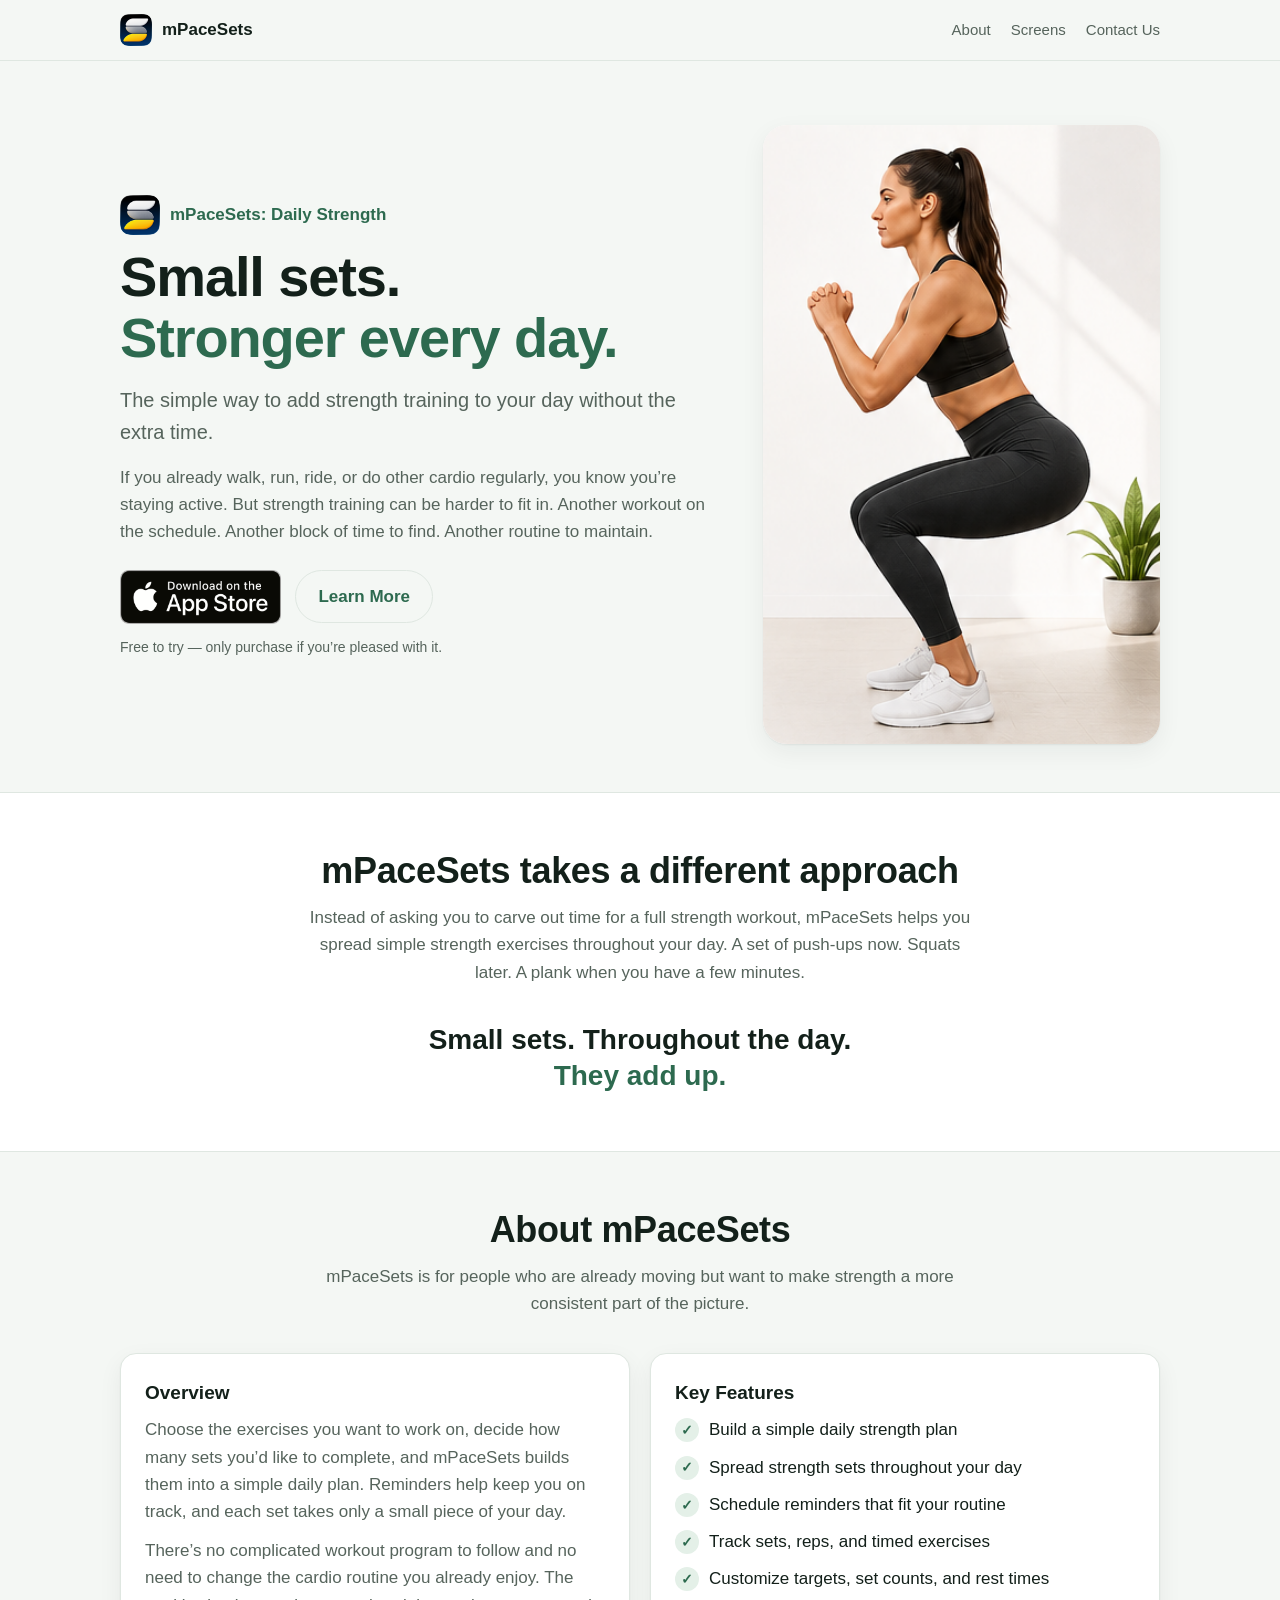
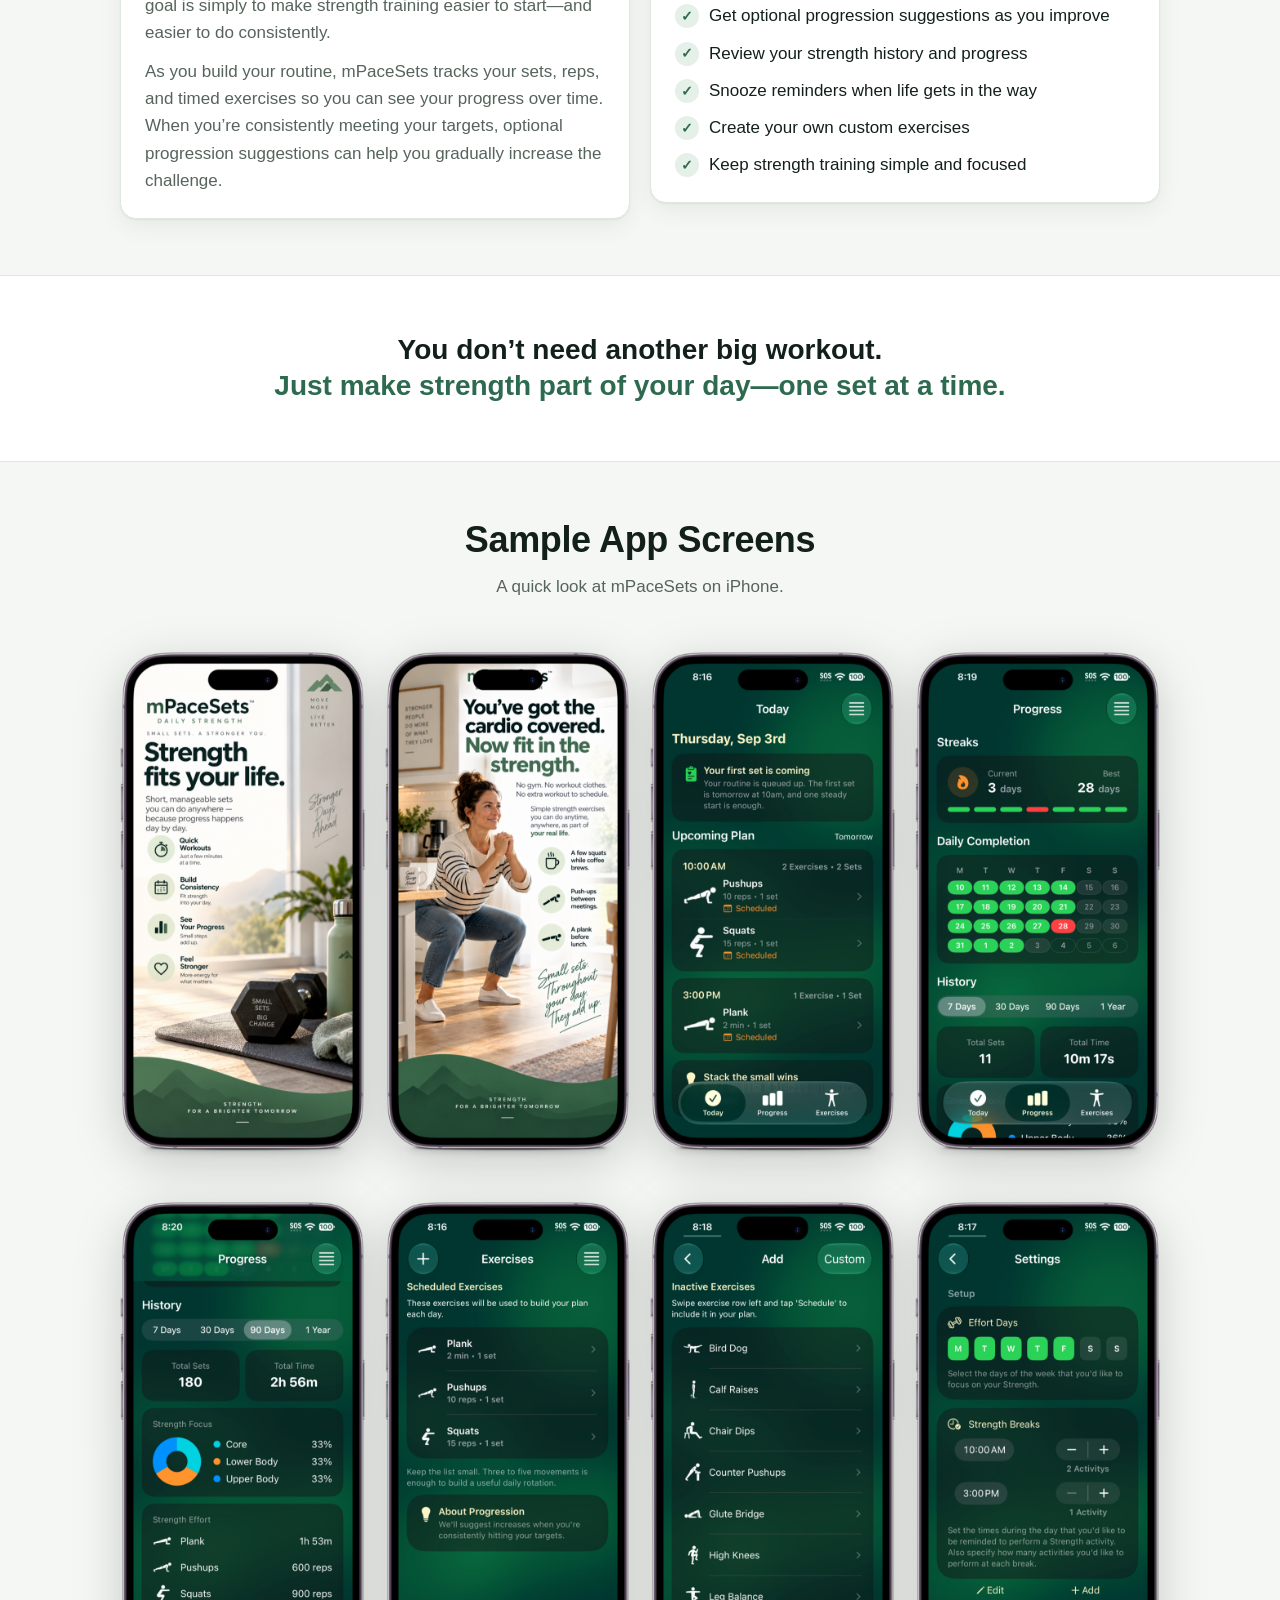
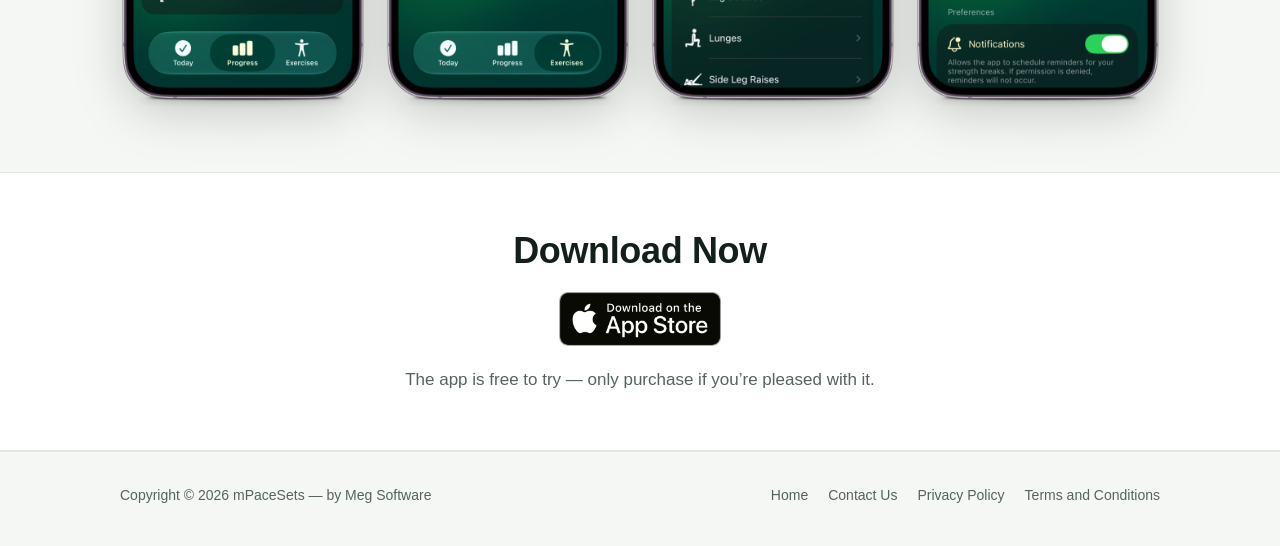
==== index.html @ bb3fa71e "Updates" ====
<!doctype html>
<html lang="en">
<head>
  <meta charset="utf-8">
  <meta name="viewport" content="width=device-width, initial-scale=1">
  <title>mPaceSets — Small sets. Stronger every day</title>
  <meta name="description" content="mPaceSets helps you spread simple strength exercises throughout your day. Small sets, throughout the day — they add up.">
  <link rel="icon" type="image/png" href="images/icon.png">
  <link rel="apple-touch-icon" href="images/icon.png">
  <link rel="stylesheet" href="styles.css">
</head>
<body>
  <header class="site-header">
    <div class="wrap">
      <a class="brand" href="./"><img src="images/icon.png" alt="">mPaceSets</a>
      <nav class="nav" aria-label="Main">
        <a class="hide-small" href="#about">About</a>
        <a class="hide-small" href="#screens">Screens</a>
        <a href="contact-us/">Contact Us</a>
      </nav>
    </div>
  </header>

  <main>
    <!-- Hero -->
    <section class="hero">
      <div class="wrap">
        <div>
          <p class="eyebrow"><img src="images/icon.png" alt="">mPaceSets: Daily Strength</p>
          <h1>Small sets.<br><span class="accent">Stronger every day.</span></h1>
          <p class="lead">The simple way to add strength training to your day without the extra time.</p>
          <p>If you already walk, run, ride, or do other cardio regularly, you know you’re staying active. But strength training can be harder to fit in. Another workout on the schedule. Another block of time to find. Another routine to maintain.</p>
          <div class="actions">
            <a class="app-store-badge" href="https://apps.apple.com/us/app/mpacesets/id6807160042"><img src="images/appstore-black.png" alt="Download on the App Store" width="162" height="54"></a>
            <a class="button secondary" href="#about">Learn More</a>
          </div>
          <p class="note">Free to try — only purchase if you’re pleased with it.</p>
        </div>
        <div class="photo">
          <img src="images/woman-plant.png" alt="A woman doing a squat at home" width="359" height="560">
        </div>
      </div>
    </section>

    <!-- A different approach -->
    <section class="band">
      <div class="wrap">
        <h2>mPaceSets takes a different approach</h2>
        <p class="section-lead">Instead of asking you to carve out time for a full strength workout, mPaceSets helps you spread simple strength exercises throughout your day. A set of push-ups now. Squats later. A plank when you have a few minutes.</p>
        <p class="pull-quote">Small sets. Throughout the day. <span>They add up.</span></p>
      </div>
    </section>

    <!-- About -->
    <section id="about">
      <div class="wrap">
        <h2>About mPaceSets</h2>
        <p class="section-lead">mPaceSets is for people who are already moving but want to make strength a more consistent part of the picture.</p>
        <div class="two-col">
          <div class="card">
            <h3>Overview</h3>
            <p>Choose the exercises you want to work on, decide how many sets you’d like to complete, and mPaceSets builds them into a simple daily plan. Reminders help keep you on track, and each set takes only a small piece of your day.</p>
            <p>There’s no complicated workout program to follow and no need to change the cardio routine you already enjoy. The goal is simply to make strength training easier to start—and easier to do consistently.</p>
            <p>As you build your routine, mPaceSets tracks your sets, reps, and timed exercises so you can see your progress over time. When you’re consistently meeting your targets, optional progression suggestions can help you gradually increase the challenge.</p>
          </div>
          <div class="card">
            <h3>Key Features</h3>
            <ul class="feature-list">
              <li>Build a simple daily strength plan</li>
              <li>Spread strength sets throughout your day</li>
              <li>Schedule reminders that fit your routine</li>
              <li>Track sets, reps, and timed exercises</li>
              <li>Customize targets, set counts, and rest times</li>
              <li>Get optional progression suggestions as you improve</li>
              <li>Review your strength history and progress</li>
              <li>Snooze reminders when life gets in the way</li>
              <li>Create your own custom exercises</li>
              <li>Keep strength training simple and focused</li>
            </ul>
          </div>
        </div>
      </div>
    </section>

    <!-- Closing line -->
    <section class="band">
      <div class="wrap">
        <p class="pull-quote">You don’t need another big workout. <span>Just make strength part of your day—one set at a time.</span></p>
      </div>
    </section>

    <!-- Screens -->
    <section id="screens">
      <div class="wrap">
        <h2>Sample App Screens</h2>
        <p class="section-lead">A quick look at mPaceSets on iPhone.</p>
        <div class="screens">
          <img src="images/left.png" alt="mPaceSets: strength fits your life" width="600" height="1298" loading="lazy">
          <img src="images/right.png" alt="You’ve got the cardio covered. Now fit in the strength." width="600" height="1298" loading="lazy">
          <img src="images/Screen-1-Transparent.png" alt="Today: your upcoming plan of sets" width="600" height="1298" loading="lazy">
          <img src="images/Screen-2-Transparent.png" alt="Progress: streaks, daily completion and history" width="600" height="1298" loading="lazy">
          <img src="images/Screen-3-Transparent.png" alt="Progress: totals and strength focus by area" width="600" height="1298" loading="lazy">
          <img src="images/Screen-4-Transparent.png" alt="Exercises: your scheduled exercises" width="600" height="1298" loading="lazy">
          <img src="images/Screen-5-Transparent.png" alt="Add an exercise from the library" width="600" height="1298" loading="lazy">
          <img src="images/Screen-6-Transparent.png" alt="Settings: effort days and strength alerts" width="600" height="1298" loading="lazy">
        </div>
      </div>
    </section>

    <!-- Download -->
    <section class="band download">
      <div class="wrap">
        <h2>Download Now</h2>
        <a class="app-store-badge" href="https://apps.apple.com/us/app/mpacesets/id6807160042"><img src="images/appstore-black.png" alt="Download on the App Store" width="162" height="54"></a>
        <p>The app is free to try — only purchase if you’re pleased with it.</p>
      </div>
    </section>
  </main>

  <footer class="site-footer">
    <div class="wrap">
      <span>Copyright © 2026 mPaceSets — by Meg Software</span>
      <nav aria-label="Footer">
        <a href="./">Home</a>
        <a href="contact-us/">Contact Us</a>
        <a href="privacy-policy/">Privacy Policy</a>
        <a href="terms-and-conditions/">Terms and Conditions</a>
      </nav>
    </div>
  </footer>
</body>
</html>
---- styles.css ----
/* mPaceSets website — one stylesheet for every page. Light and dark follow the visitor's system. */

:root {
  --bg: #f4f7f4;
  --surface: #ffffff;
  --text: #13201a;
  --muted: #56645c;
  --border: #dfe7e1;
  --accent: #2d6a4f;
  --accent-strong: #1f4f3a;
  --accent-soft: #e4f0e8;
  --highlight: #f2c23a;
  --shadow: 0 1px 2px rgba(19, 32, 26, 0.06), 0 8px 24px rgba(19, 32, 26, 0.06);
  --radius: 16px;
  --max: 1080px;
}

@media (prefers-color-scheme: dark) {
  :root {
    --bg: #0d1411;
    --surface: #15201b;
    --text: #edf3ef;
    --muted: #a3b2a9;
    --border: #26352d;
    --accent: #6cc79a;
    --accent-strong: #93d9b5;
    --accent-soft: #1a2c23;
    --shadow: 0 1px 2px rgba(0, 0, 0, 0.4), 0 8px 24px rgba(0, 0, 0, 0.3);
  }
}

* { box-sizing: border-box; }

html { -webkit-text-size-adjust: 100%; scroll-behavior: smooth; }

body {
  margin: 0;
  background: var(--bg);
  color: var(--text);
  font: 17px/1.6 -apple-system, BlinkMacSystemFont, "SF Pro Text", "Helvetica Neue", Helvetica, Arial, sans-serif;
}

a { color: var(--accent); text-decoration: none; }
a:hover { text-decoration: underline; }

img { max-width: 100%; height: auto; }

.wrap { max-width: var(--max); margin: 0 auto; padding: 0 20px; }

/* Header */
.site-header {
  position: sticky;
  top: 0;
  z-index: 10;
  background: var(--bg);
  border-bottom: 1px solid var(--border);
}
.site-header .wrap {
  display: flex;
  align-items: center;
  justify-content: space-between;
  gap: 16px;
  height: 60px;
}
.brand {
  display: flex;
  align-items: center;
  gap: 10px;
  font-weight: 700;
  color: var(--text);
}
.brand:hover { text-decoration: none; }
.brand img { width: 32px; height: 32px; border-radius: 8px; }
.nav { display: flex; gap: 20px; font-size: 15px; }
.nav a { color: var(--muted); }
.nav a:hover, .nav a[aria-current="page"] { color: var(--text); text-decoration: none; }

/* Buttons */
.button {
  display: inline-block;
  padding: 12px 22px;
  border-radius: 999px;
  background: var(--accent);
  color: #fff;
  font-weight: 600;
}
@media (prefers-color-scheme: dark) { .button { color: #0d1411; } }
.button:hover { background: var(--accent-strong); text-decoration: none; }
.button.secondary {
  background: transparent;
  color: var(--accent);
  border: 1px solid var(--border);
}
.button.secondary:hover { background: var(--accent-soft); }

.app-store-badge img { height: 54px; width: auto; display: block; }

/* Hero */
.hero { padding: 64px 0 48px; }
.hero .wrap {
  display: grid;
  grid-template-columns: 1.2fr 0.8fr;
  gap: 48px;
  align-items: center;
}
.hero .eyebrow {
  display: inline-flex;
  align-items: center;
  gap: 10px;
  font-weight: 600;
  color: var(--accent);
  margin: 0 0 12px;
}
.hero .eyebrow img { width: 40px; height: 40px; border-radius: 10px; }
.hero h1 {
  font-size: clamp(36px, 6vw, 56px);
  line-height: 1.08;
  letter-spacing: -0.02em;
  margin: 0 0 16px;
}
.hero h1 .accent { color: var(--accent); }
.hero p.lead { font-size: 20px; margin: 0 0 16px; }
.hero p { color: var(--muted); margin: 0 0 16px; }
.hero .actions { display: flex; gap: 14px; align-items: center; flex-wrap: wrap; margin-top: 24px; }
.hero .note { margin-top: 12px; font-size: 14px; color: var(--muted); }
.hero .photo {
  border-radius: 24px;
  overflow: hidden;
  box-shadow: var(--shadow);
  background: var(--surface);
}
.hero .photo img { display: block; width: 100%; }

/* Sections */
section { padding: 56px 0; }
section h2 {
  font-size: clamp(28px, 4vw, 36px);
  letter-spacing: -0.01em;
  line-height: 1.2;
  margin: 0 0 12px;
  text-align: center;
}
section p.section-lead {
  max-width: 680px;
  margin: 0 auto 36px;
  text-align: center;
  color: var(--muted);
}

.band {
  background: var(--surface);
  border-top: 1px solid var(--border);
  border-bottom: 1px solid var(--border);
}

.pull-quote {
  text-align: center;
  font-size: clamp(22px, 3.2vw, 28px);
  font-weight: 700;
  line-height: 1.3;
  margin: 0;
}
.pull-quote span { display: block; color: var(--accent); }

.grid {
  display: grid;
  gap: 20px;
  grid-template-columns: repeat(auto-fit, minmax(260px, 1fr));
}

.card {
  background: var(--surface);
  border: 1px solid var(--border);
  border-radius: var(--radius);
  padding: 24px;
  box-shadow: var(--shadow);
}
.card h3 { margin: 0 0 8px; font-size: 19px; }
.card p { margin: 0 0 12px; color: var(--muted); }
.card p:last-child { margin-bottom: 0; }
.card .emoji { font-size: 28px; line-height: 1; display: block; margin-bottom: 12px; }

.two-col {
  display: grid;
  grid-template-columns: 1fr 1fr;
  gap: 20px;
  align-items: start;
}

.feature-list { list-style: none; margin: 0; padding: 0; display: grid; gap: 10px; }
.feature-list li { display: grid; grid-template-columns: 24px 1fr; gap: 10px; align-items: start; }
.feature-list li::before {
  content: "✓";
  display: grid;
  place-items: center;
  width: 24px;
  height: 24px;
  margin-top: 2px;
  border-radius: 50%;
  background: var(--accent-soft);
  color: var(--accent);
  font-size: 14px;
  font-weight: 700;
}

/* Screens gallery */
.screens {
  display: grid;
  grid-template-columns: repeat(4, 1fr);
  gap: 20px;
}
.screens img { display: block; width: 100%; filter: drop-shadow(0 12px 24px rgba(0, 0, 0, 0.18)); }

/* Download */
.download { text-align: center; }
.download .app-store-badge { display: inline-block; margin: 8px auto 12px; }
.download p { color: var(--muted); margin: 0; }

/* Legal and contact pages */
.doc { max-width: 760px; margin: 0 auto; padding: 56px 20px 72px; }
.doc h1 { font-size: clamp(32px, 5vw, 42px); line-height: 1.15; margin: 0 0 6px; letter-spacing: -0.01em; }
.doc .updated { color: var(--muted); margin: 0 0 32px; }
.doc h2 { font-size: 22px; margin: 36px 0 10px; text-align: left; }
.doc ul { padding-left: 22px; }
.doc li { margin: 6px 0; }
.doc .summary {
  background: var(--accent-soft);
  border-radius: var(--radius);
  padding: 22px 24px;
  margin-bottom: 28px;
}
.doc .summary p { margin: 0 0 8px; }
.doc .summary p:last-child { margin: 0; }
.doc .email { font-size: 22px; font-weight: 700; }

/* Footer */
.site-footer {
  border-top: 1px solid var(--border);
  padding: 32px 0 40px;
  color: var(--muted);
  font-size: 14px;
}
.site-footer .wrap { display: flex; flex-wrap: wrap; gap: 12px 24px; justify-content: space-between; }
.site-footer nav { display: flex; gap: 20px; flex-wrap: wrap; }
.site-footer a { color: var(--muted); }

@media (max-width: 820px) {
  .hero .wrap { grid-template-columns: 1fr; }
  .hero .photo { max-width: 360px; margin: 0 auto; }
  .two-col { grid-template-columns: 1fr; }
  .screens { grid-template-columns: repeat(2, 1fr); }
}

@media (max-width: 640px) {
  .nav { gap: 14px; font-size: 14px; }
  .nav .hide-small { display: none; }
  .hero { padding: 40px 0 32px; }
  section { padding: 40px 0; }
}
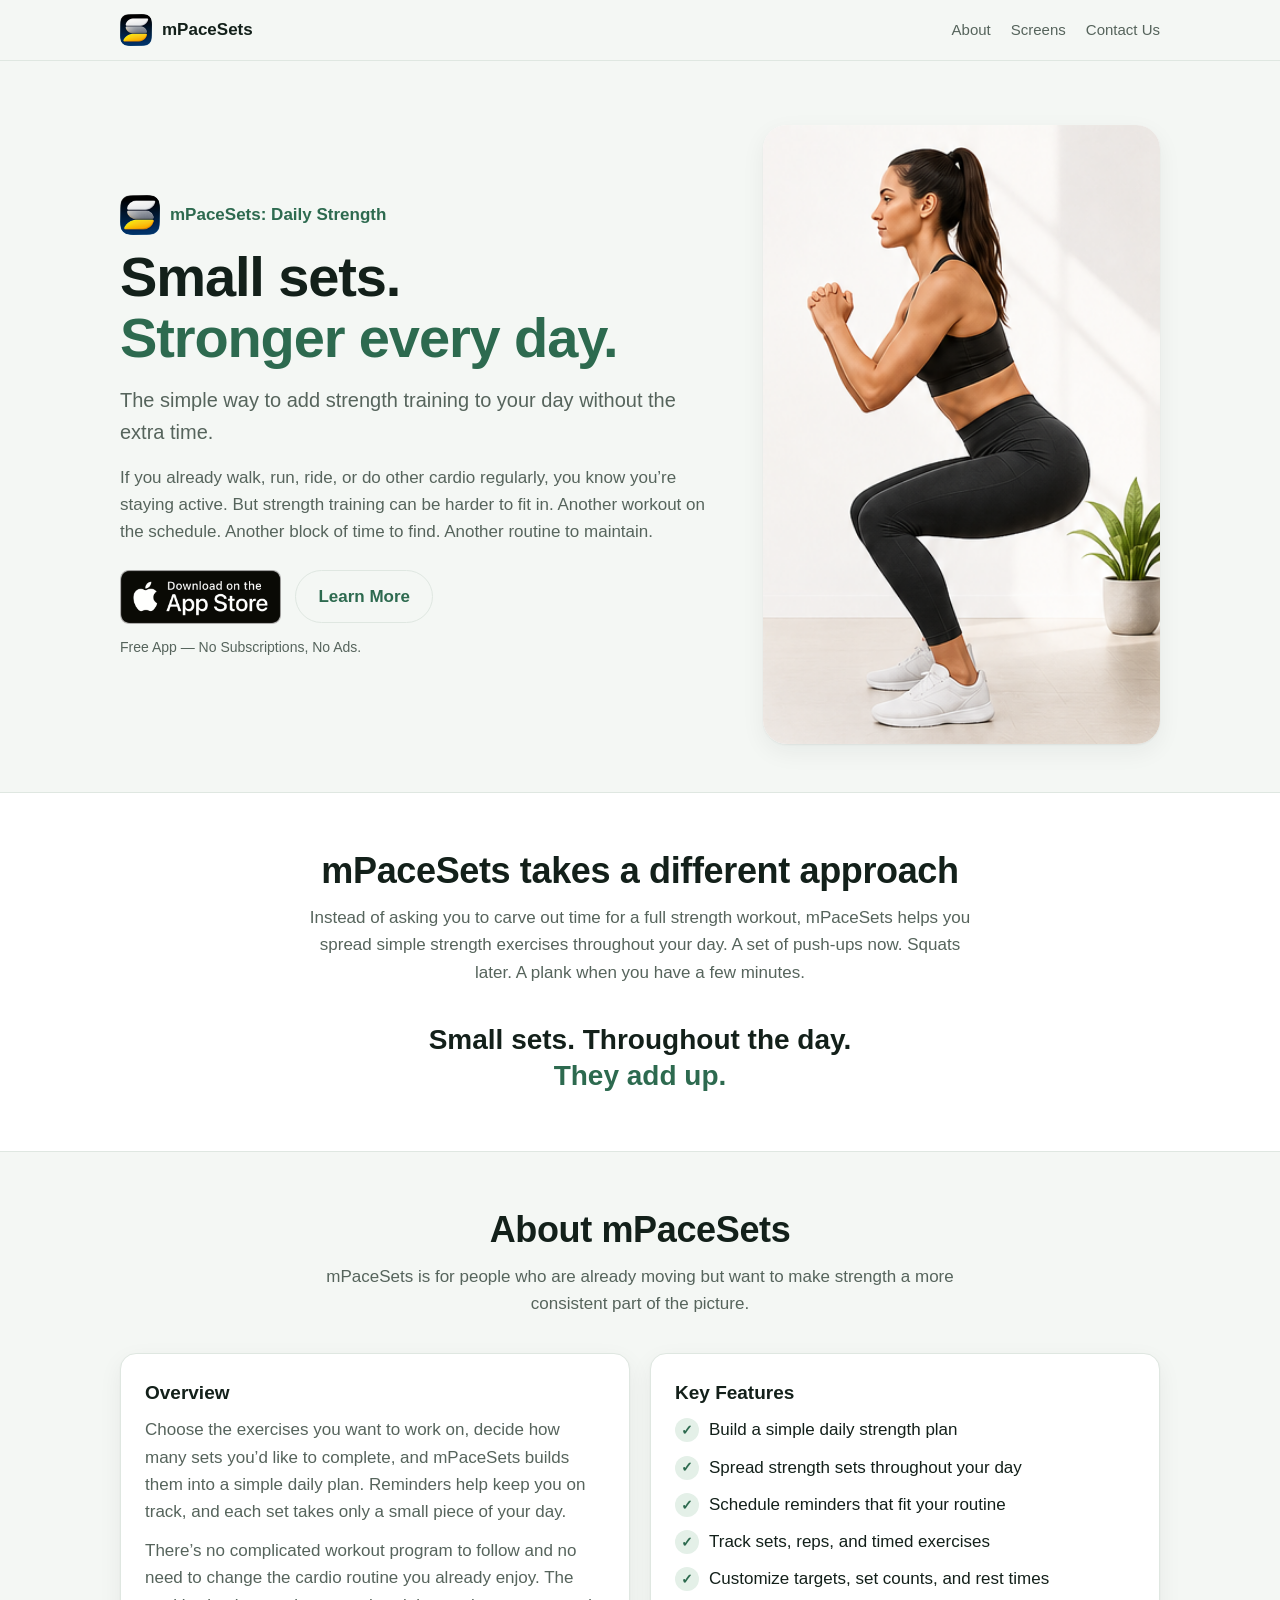
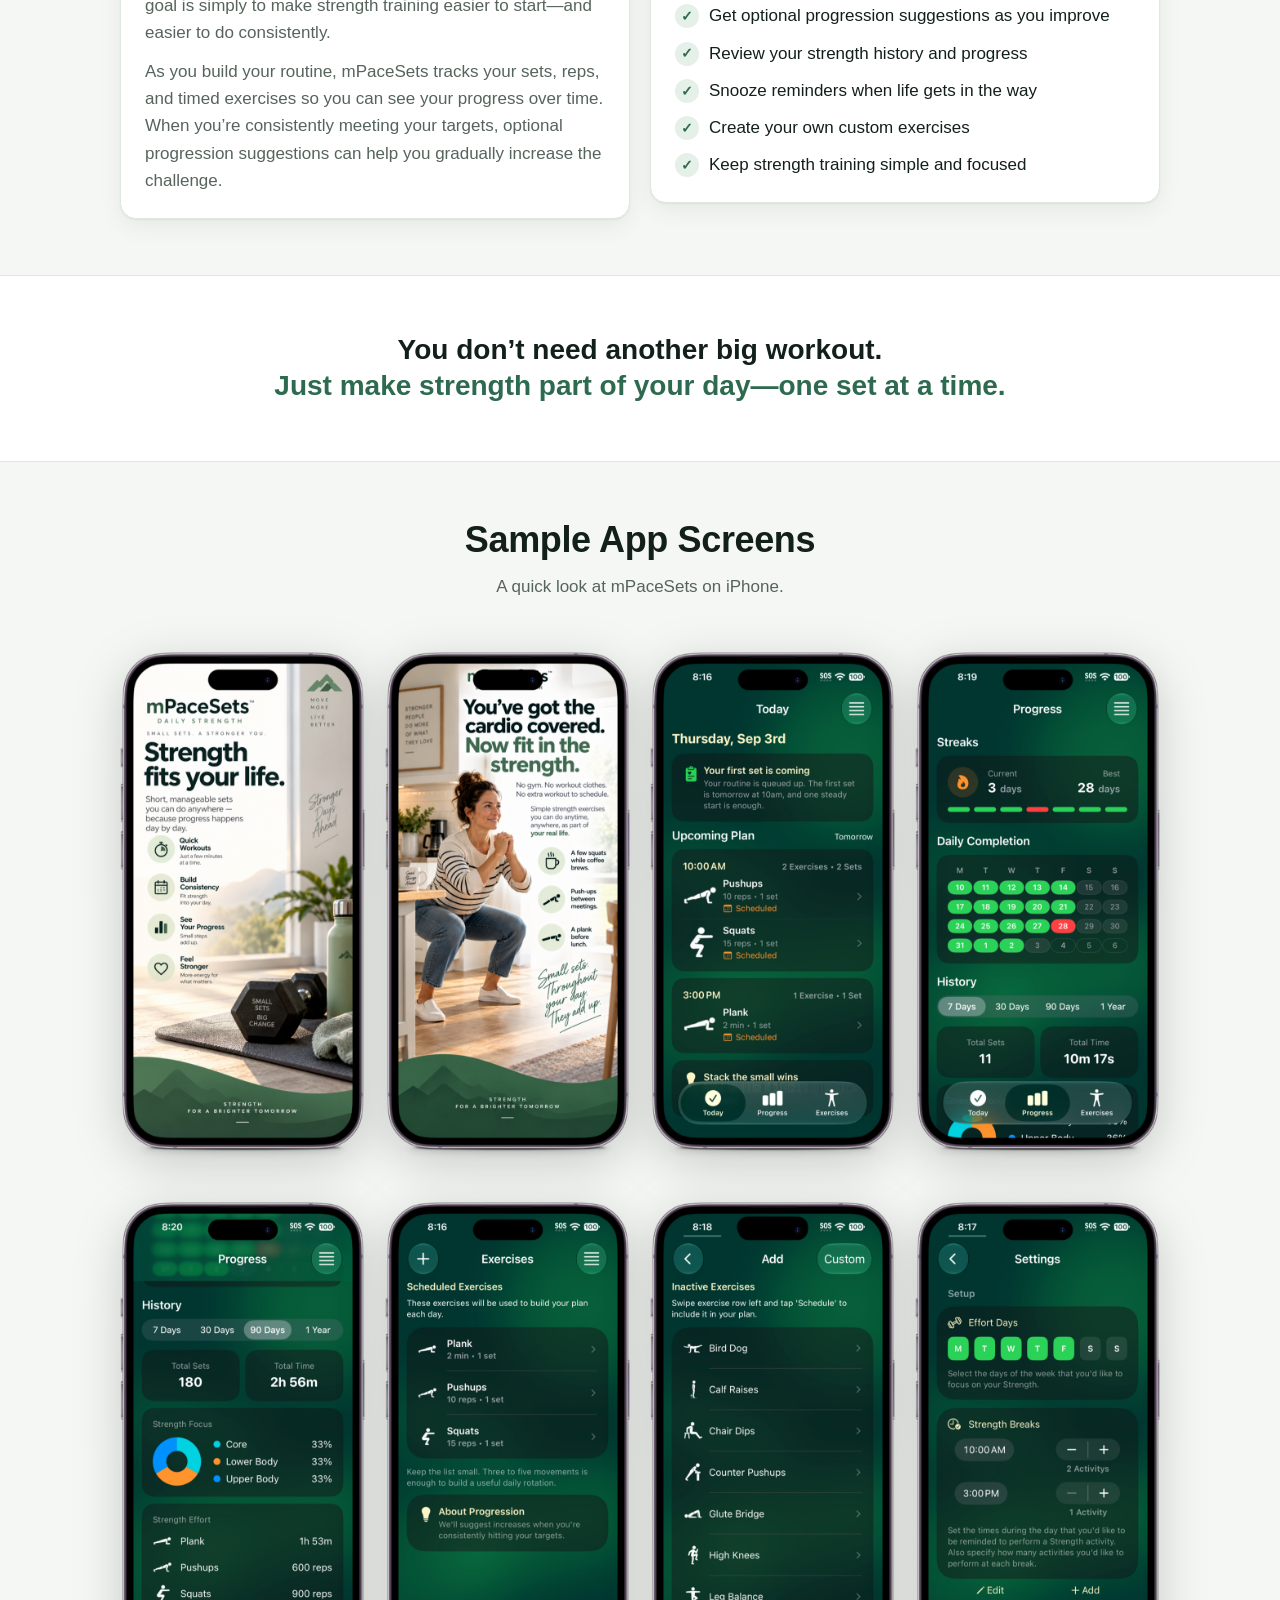
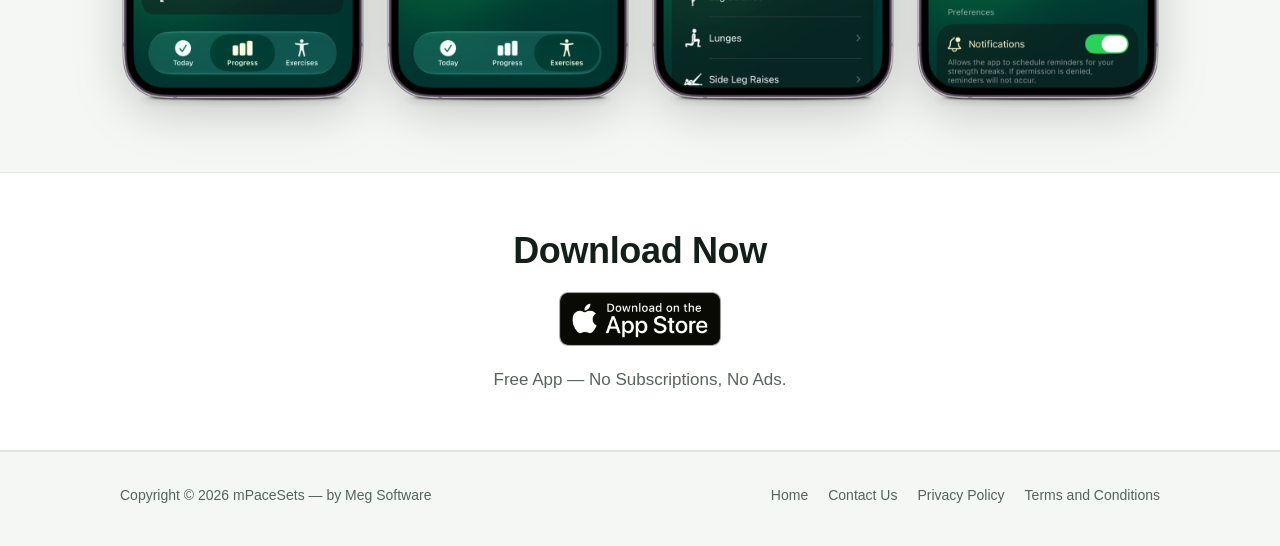
==== commit 3ddf3804: "Updates" ====
--- a/index.html
+++ b/index.html
@@ -34,7 +34,7 @@
             <a class="app-store-badge" href="https://apps.apple.com/us/app/mpacesets/id6807160042"><img src="images/appstore-black.png" alt="Download on the App Store" width="162" height="54"></a>
             <a class="button secondary" href="#about">Learn More</a>
           </div>
-          <p class="note">Free to try — only purchase if you’re pleased with it.</p>
+          <p class="note">Free App — No Subscriptions, No Ads.</p>
         </div>
         <div class="photo">
           <img src="images/woman-plant.png" alt="A woman doing a squat at home" width="359" height="560">
@@ -112,7 +112,7 @@
       <div class="wrap">
         <h2>Download Now</h2>
         <a class="app-store-badge" href="https://apps.apple.com/us/app/mpacesets/id6807160042"><img src="images/appstore-black.png" alt="Download on the App Store" width="162" height="54"></a>
-        <p>The app is free to try — only purchase if you’re pleased with it.</p>
+        <p>Free App — No Subscriptions, No Ads.</p>
       </div>
     </section>
   </main>
